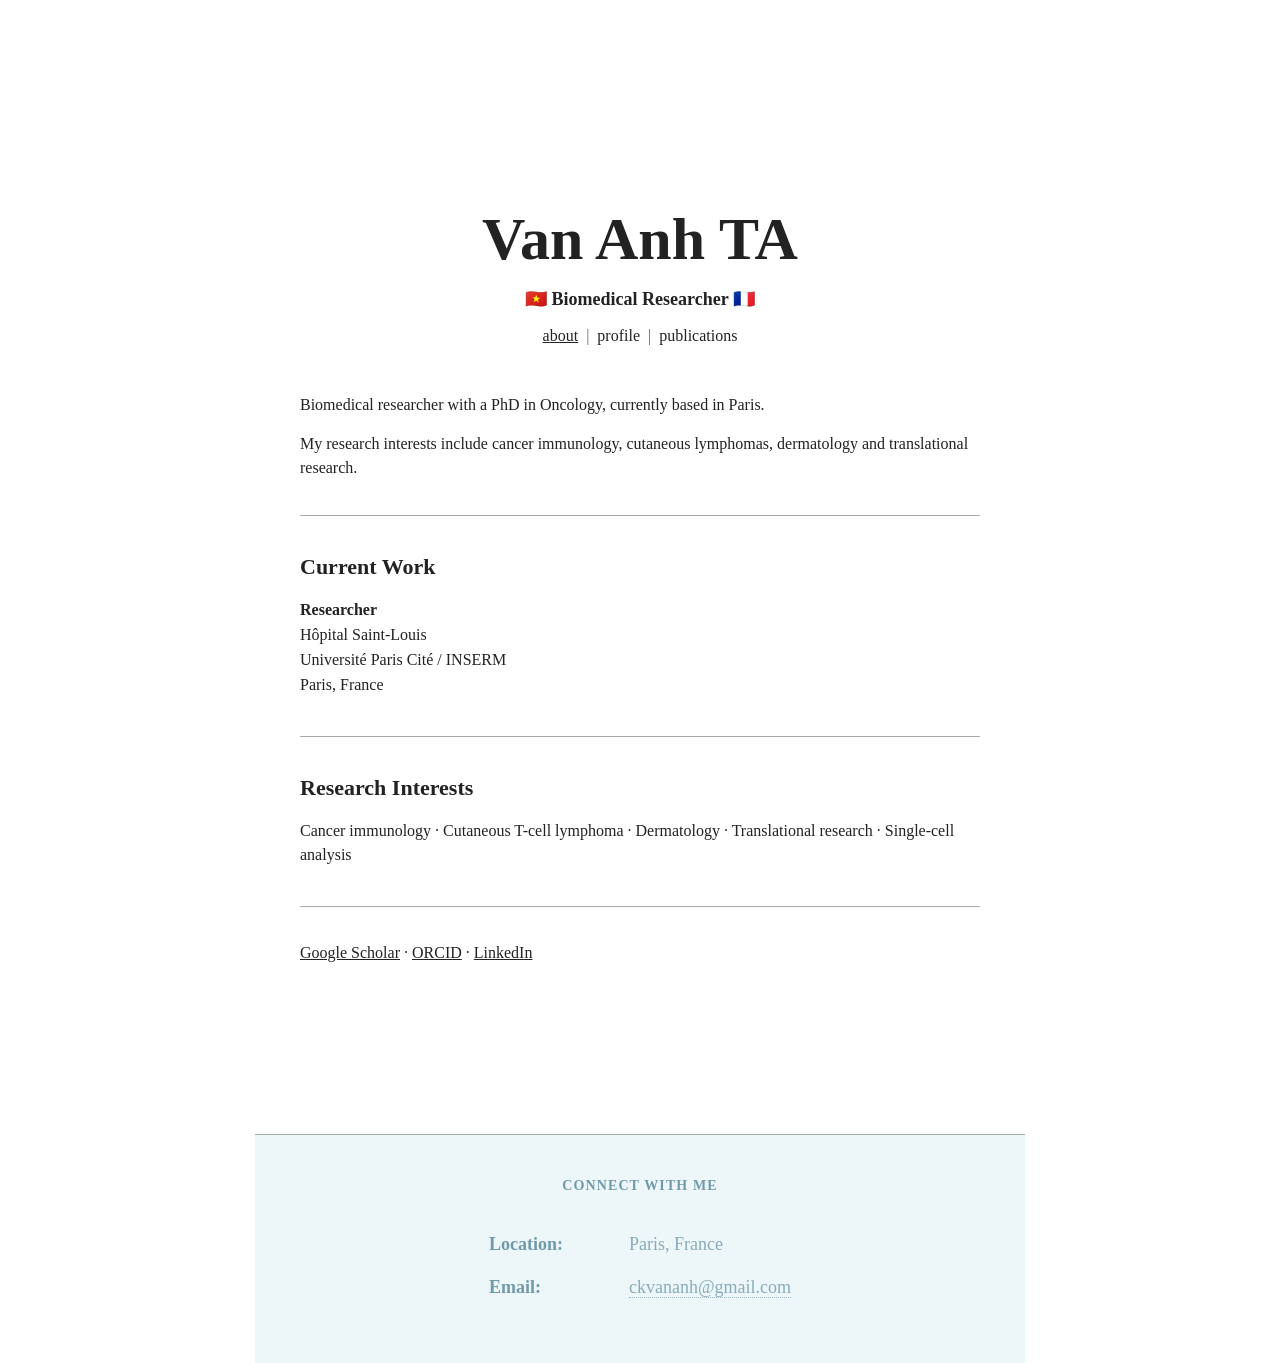
==== en/index.html @ d19bc759 "initial page" ====
<!DOCTYPE html>
<html lang="en">

<head>
  <meta charset="UTF-8">

  <meta
    name="viewport"
    content="width=device-width, initial-scale=1.0"
  >

  <title>Van Anh TA</title>

  <meta
    name="description"
    content="Van Anh TA - Biomedical Researcher in oncology, immunology and dermatology."
  >

  <link
    rel="stylesheet"
    href="/assets/css/style.css"
  >
</head>


<body>

<div class="container">

  <header class="site-header">

    <h1>Van Anh TA</h1>

    <p class="subtitle">
      🇻🇳 Biomedical Researcher 🇫🇷
    </p>

    <nav>
      <a href="/en/" class="active">about</a>
      <span>|</span>

      <a href="/en/profile/">profile</a>
      <span>|</span>

      <a href="/en/publications/">publications</a>
    </nav>

  </header>


  <main>

    <p>
      Biomedical researcher with a PhD in Oncology,
      currently based in Paris.
    </p>

    <p>
      My research interests include cancer immunology,
      cutaneous lymphomas, dermatology and translational research.
    </p>


    <hr>


    <section>

      <h2>Current Work</h2>

      <p>
        <strong>Researcher</strong><br>
        Hôpital Saint-Louis<br>
        Université Paris Cité / INSERM<br>
        Paris, France
      </p>

    </section>


    <hr>


    <section>

      <h2>Research Interests</h2>

      <p>
        Cancer immunology · Cutaneous T-cell lymphoma ·
        Dermatology · Translational research · Single-cell analysis
      </p>

    </section>


    <hr>


    <section>

      <p>
        <a href="#">Google Scholar</a>
        ·
        <a href="#">ORCID</a>
        ·
        <a href="#">LinkedIn</a>
      </p>

    </section>

  </main>

</div>

<footer class="contact-footer">
  <div class="contact-inner">

    <h2>CONNECT WITH ME</h2>

    <div class="contact-list">

      <div class="contact-row">
        <div class="contact-label">Location:</div>
        <div class="contact-value">Paris, France</div>
      </div>

      <div class="contact-row">
        <div class="contact-label">Email:</div>
        <div class="contact-value">
          <a href="mailto:ckvananh@gmail.com">
            ckvananh@gmail.com
          </a>
        </div>
      </div>

    </div>

  </div>
</footer>

</body>
</html>
---- assets/css/style.css ----
/* =========================
   Base
========================= */

html {
  background: #ffffff;
}

body {
  margin: 0;
  color: #222;
  background: #ffffff;

  font-family:
    Georgia,
    "Times New Roman",
    Times,
    serif;

  font-size: 16px;
  line-height: 1.55;
}


/* =========================
   Main container
========================= */

.container {
  width: min(680px, calc(100% - 40px));
  margin: 0 auto;
  padding: 55px 0 50px;
}


/* =========================
   Header
========================= */

.site-header {
  text-align: center;
  margin-top: 150px;   /* tăng khoảng cách phía trên */
  margin-bottom: 45px;
}

.site-header h1 {
  margin: 0;

  font-size: 60px;     /* khoảng gấp đôi 30px trước đó */
  font-weight: 700;
  line-height: 1.15;
}

.subtitle {
  margin: 12px 0 10px;

  font-size: 18px;
  font-weight: 700;
}

nav {
  font-size: 16px;
  line-height: 1.5;
}

nav a {
  color: #222;
  text-decoration: none;
}

nav a:hover,
nav a.active {
  text-decoration: underline;
}

nav span {
  margin: 0 4px;
  color: #666;
}


/* =========================
   Main content
========================= */

main {
  margin-top: 40px;
}

section {
  margin: 0 0 38px;
}

h2 {
  margin: 0 0 14px;

  font-size: 22px;
  font-weight: 700;
}

p {
  margin: 0 0 14px;
}

ul {
  margin: 0;
  padding-left: 22px;
}

li {
  margin-bottom: 5px;
}


/* =========================
   Horizontal divider
========================= */

hr {
  border: 0;
  border-top: 1px solid #aaa;
  margin: 34px 0;
}


/* =========================
   Links
========================= */

a {
  color: #222;
}

main a {
  text-decoration: underline;
}


/* =========================
   Footer
========================= */

footer {
  margin-top: 45px;
  padding-top: 20px;

  border-top: 1px solid #aaa;

  font-size: 14px;
  color: #555;
}


/* =========================
   Responsive
========================= */

@media (max-width: 600px) {

  .container {
    width: calc(100% - 30px);
    padding-top: 35px;
  }

  .site-header h1 {
    font-size: 27px;
  }

  .subtitle {
    font-size: 17px;
  }

  nav {
    font-size: 15px;
  }

  h2 {
    font-size: 20px;
  }

}

/* =========================
   Contact Footer
========================= */

.contact-footer {
  width: min(680px, calc(100% - 40px));
  margin: 80px auto 0;

  background: #edf7fa;
  padding: 40px 45px 45px;
}

.contact-inner {
  width: 100%;
  margin: 0;
  text-align: center;
}

.contact-footer h2 {
  margin: 0 0 35px;

  font-family: Georgia, "Times New Roman", serif;
  font-size: 14px;   /* nhỏ khoảng một nửa */
  font-weight: 700;

  letter-spacing: 0.08em;
  text-transform: uppercase;

  color: #7099aa;
}

.contact-list {
  display: inline-block;
  margin: 0 auto;

  text-align: left;
}

.contact-row {
  display: grid;
  grid-template-columns: 120px 1fr;
  gap: 20px;

  margin-bottom: 18px;

  font-family: Georgia, "Times New Roman", serif;
  font-size: 18px;
  line-height: 1.4;
}

.contact-label {
  font-weight: 700;
  color: #7099aa;
}

.contact-value,
.contact-value a {
  color: #8aabb9;
}

.contact-value a {
  text-decoration: none;
  border-bottom: 1px dotted #9eb8c4;
}

.contact-value a:hover {
  color: #567f92;
}

/* Mobile */

@media (max-width: 600px) {

  .contact-footer {
    padding: 50px 0 60px;
  }

  .contact-inner {
    width: calc(100% - 30px);
  }

  .contact-footer h2 {
    font-size: 21px;
    margin-bottom: 35px;
  }

  .contact-list {
    margin-left: 0;
  }

  .contact-row {
    grid-template-columns: 100px 1fr;
    font-size: 17px;
    margin-bottom: 16px;
  }

}
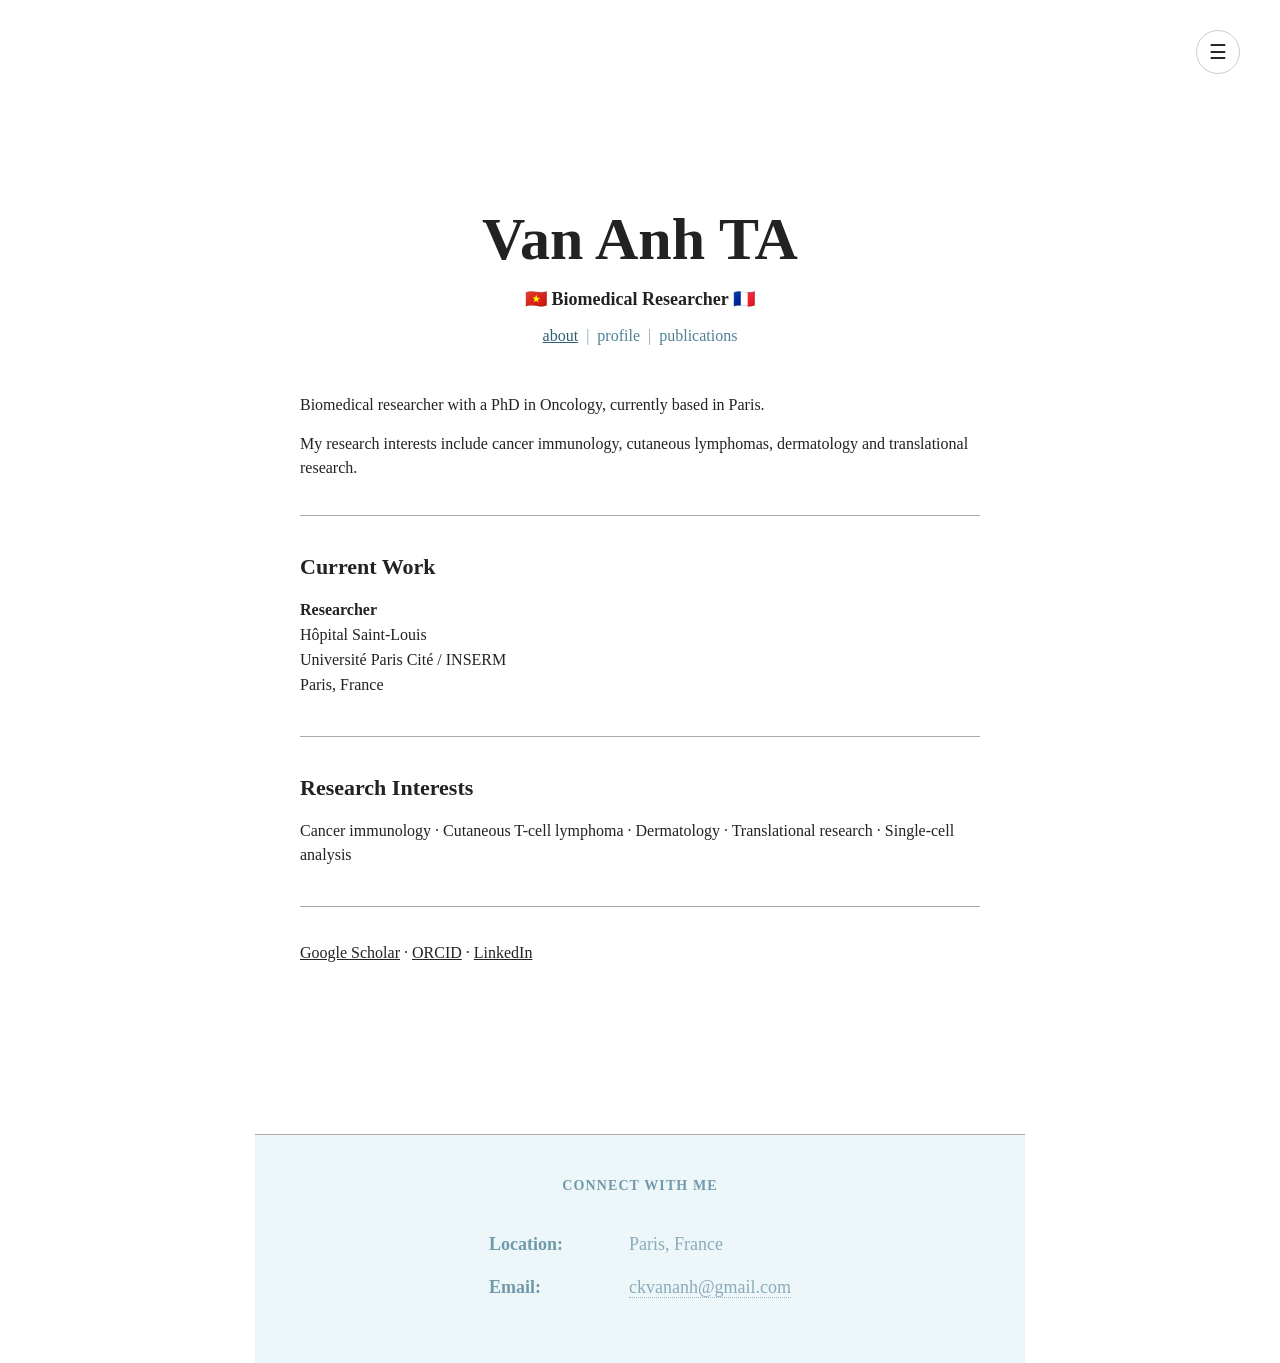
==== commit 7222cf1d: "update profile" ====
--- a/en/index.html
+++ b/en/index.html
@@ -24,6 +24,24 @@
 
 
 <body>
+
+<div class="top-menu">
+
+  <details class="dropdown">
+    <summary>☰</summary>
+
+    <div class="dropdown-menu">
+      <div class="dropdown-divider"></div>
+      <div class="dropdown-title">LANGUAGE</div>
+      <a href="/en/">🇬🇧 English</a>
+      <!-- Enable later -->
+      <span class="disabled">🇫🇷 Français</span>
+      <span class="disabled">🇻🇳 Tiếng Việt</span>
+
+    </div>
+  </details>
+
+</div>
 
 <div class="container">
 
--- a/assets/css/style.css
+++ b/assets/css/style.css
@@ -14,7 +14,6 @@
   font-family:
     Georgia,
     "Times New Roman",
-    Times,
     serif;
 
   font-size: 16px;
@@ -64,18 +63,23 @@
 }
 
 nav a {
-  color: #222;
+  color: #4f8298;
   text-decoration: none;
 }
 
-nav a:hover,
+nav a:hover {
+  color: #315f73;
+  text-decoration: underline;
+}
+
 nav a.active {
+  color: #315f73;
   text-decoration: underline;
 }
 
 nav span {
+  color: #8aa7b3;
   margin: 0 4px;
-  color: #666;
 }
 
 
@@ -276,4 +280,268 @@
     margin-bottom: 16px;
   }
 
+}
+
+/* =========================
+   Top dropdown
+========================= */
+
+.top-menu {
+  position: absolute;
+  top: 30px;
+  right: 40px;
+  z-index: 100;
+}
+
+.dropdown {
+  position: relative;
+}
+
+.dropdown summary {
+  list-style: none;
+  cursor: pointer;
+
+  width: 42px;
+  height: 42px;
+
+  display: flex;
+  align-items: center;
+  justify-content: center;
+
+  border: 1px solid #ccc;
+  border-radius: 50%;
+
+  background: white;
+
+  font-size: 20px;
+  color: #222;
+
+  transition: background 0.2s ease;
+}
+
+.dropdown summary::-webkit-details-marker {
+  display: none;
+}
+
+.dropdown summary:hover {
+  background: #f3f3f3;
+}
+
+
+/* Dropdown box */
+
+.dropdown-menu {
+  position: absolute;
+  top: 52px;
+  right: 0;
+
+  min-width: 190px;
+
+  padding: 12px 0;
+
+  background: white;
+
+  border: 1px solid #ddd;
+
+  box-shadow:
+    0 4px 14px rgba(0, 0, 0, 0.08);
+
+  text-align: left;
+}
+
+
+/* Links */
+
+.dropdown-menu a,
+.dropdown-menu span {
+  display: block;
+
+  padding: 8px 18px;
+
+  font-family:
+    Georgia,
+    "Times New Roman",
+    serif;
+
+  font-size: 15px;
+
+  text-decoration: none;
+  color: #222;
+}
+
+.dropdown-menu a:hover {
+  background: #f5f5f5;
+}
+
+
+/* Section titles */
+
+.dropdown-title {
+  padding: 7px 18px 5px;
+
+  font-family:
+    Arial,
+    sans-serif;
+
+  font-size: 10px;
+  font-weight: 700;
+
+  letter-spacing: 0.12em;
+
+  color: #999;
+}
+
+
+/* Separator */
+
+.dropdown-divider {
+  height: 1px;
+  background: #eee;
+  margin: 8px 0;
+}
+
+
+/* Disabled languages */
+
+.dropdown-menu .disabled {
+  color: #aaa;
+  cursor: default;
+}
+
+
+/* Mobile */
+
+@media (max-width: 600px) {
+
+  .top-menu {
+    top: 20px;
+    right: 20px;
+  }
+
+  .dropdown summary {
+    width: 38px;
+    height: 38px;
+    font-size: 18px;
+  }
+
+}
+
+/* =========================
+   Profile page
+========================= */
+
+.profile-intro {
+  margin-bottom: 35px;
+}
+
+.profile-entry {
+  display: grid;
+  grid-template-columns: 110px 1fr;
+  gap: 25px;
+
+  margin-bottom: 32px;
+}
+
+.profile-year {
+  color: #777;
+  font-size: 15px;
+  white-space: nowrap;
+}
+
+.profile-content strong {
+  font-size: 17px;
+}
+
+.profile-content p {
+  margin: 5px 0 0;
+}
+
+.research-list {
+  padding-left: 20px;
+}
+
+.research-list li {
+  margin-bottom: 8px;
+}
+
+
+/* Mobile */
+
+@media (max-width: 600px) {
+
+  .profile-entry {
+    grid-template-columns: 1fr;
+    gap: 5px;
+  }
+
+  .profile-year {
+    font-size: 14px;
+    font-weight: 600;
+  }
+
+}
+
+/* =========================
+   Publications page
+========================= */
+
+.publication {
+  margin-bottom: 34px;
+}
+
+.publication-title {
+  margin: 0 0 7px;
+
+  font-size: 18px;
+  font-weight: 700;
+  line-height: 1.45;
+}
+
+.publication-authors {
+  margin: 0 0 5px;
+
+  font-size: 15px;
+  line-height: 1.55;
+
+  color: #444;
+}
+
+.publication-journal {
+  margin: 0;
+
+  font-size: 15px;
+  color: #666;
+}
+
+
+/* ResearchGate */
+
+.researchgate-link {
+  margin-top: 22px;
+}
+
+.researchgate-link a {
+  font-weight: 600;
+}
+
+.researchgate-section {
+  margin-bottom: 45px;
+}
+
+.researchgate-button {
+  display: inline-block;
+
+  padding: 9px 15px;
+
+  border: 1px solid #aaa;
+
+  color: #222;
+  text-decoration: none;
+
+  font-size: 15px;
+}
+
+.researchgate-button:hover {
+  background: #f5f5f5;
+  text-decoration: none;
 }
